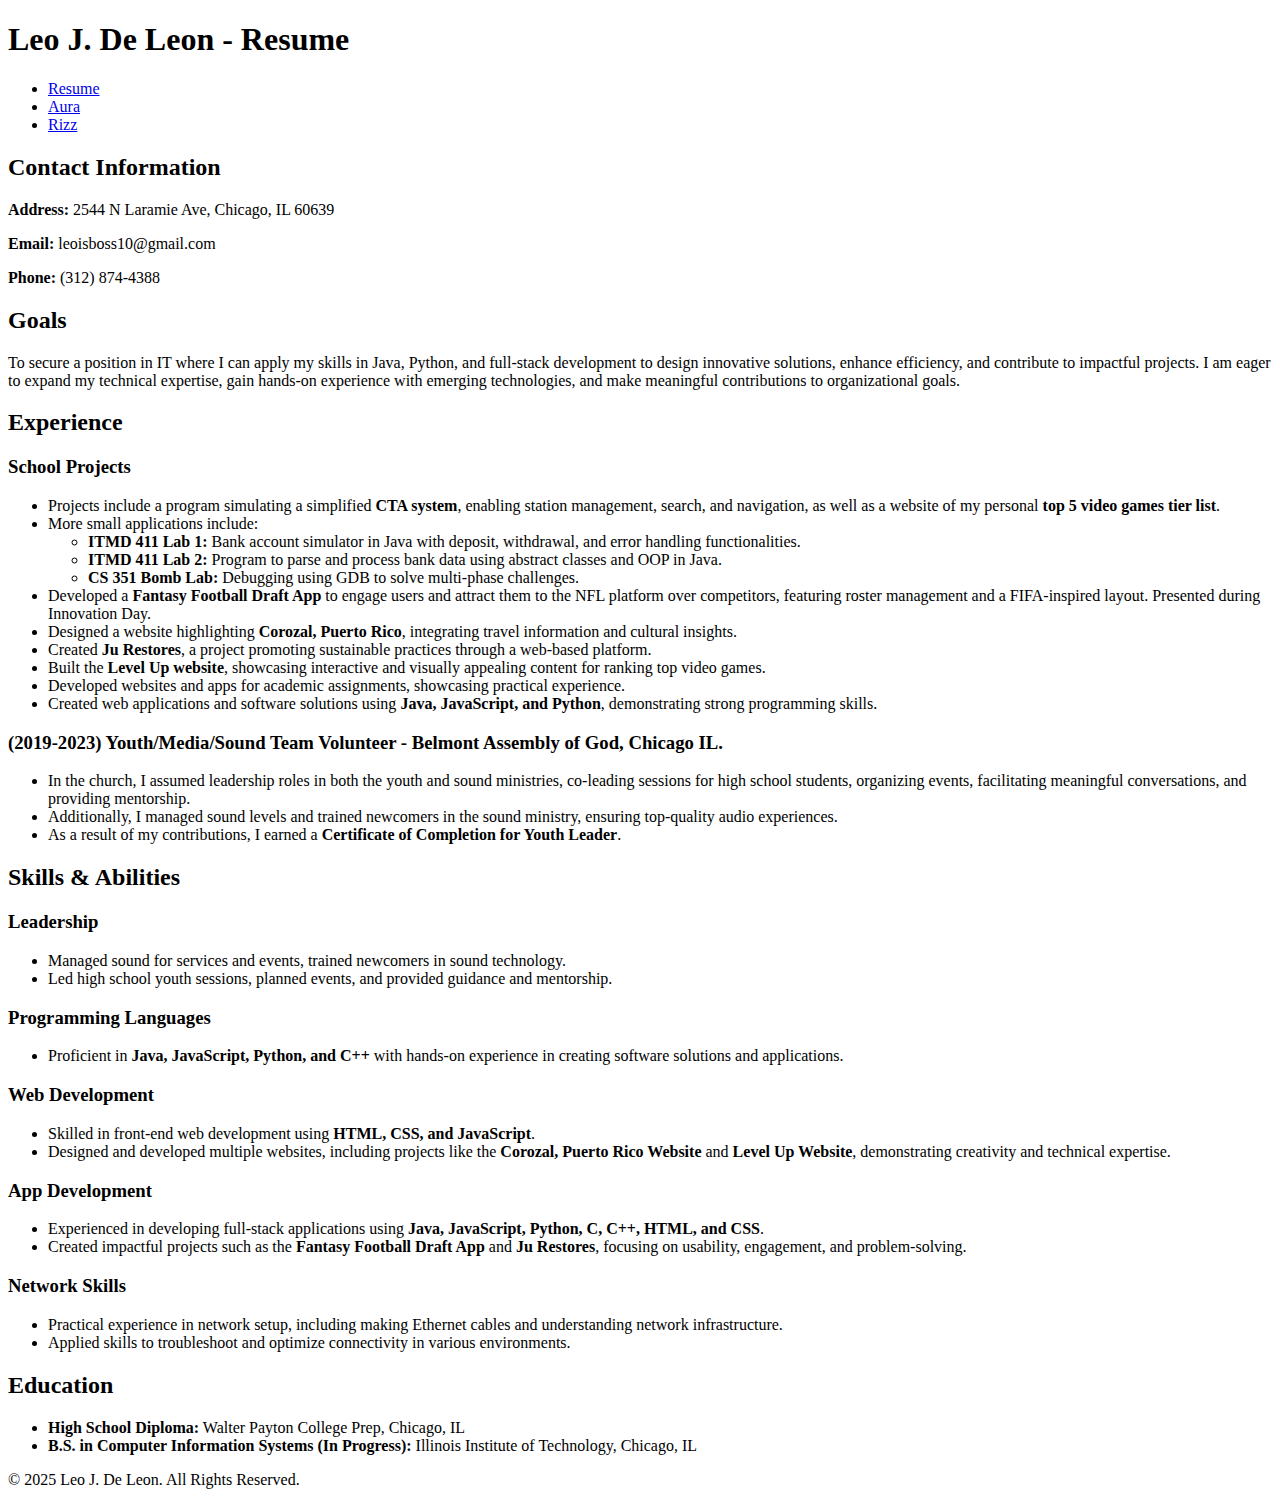
==== index.html @ f5b98317 "Update index.html" ====
<!DOCTYPE html>
<html lang="en">
<head>
  <meta charset="utf-8">
  <meta name="viewport" content="width=device-width, initial-scale=1.0">
  <title>Leo J. De Leon - Resume</title>
  <link rel="stylesheet" href="css/styles.css">
</head>
<body>

  <h1>Leo J. De Leon - Resume</h1>

  <!-- Navigation -->
  <nav>
    <ul>
      <li><a href="index.html">Resume</a></li>
      <li><a href="aura.html">Aura</a></li>
      <li><a href="rizz.html">Rizz</a></li>
    </ul>
  </nav>

  <section id="contact">
    <h2>Contact Information</h2>
    <p><strong>Address:</strong> 2544 N Laramie Ave, Chicago, IL 60639</p>
    <p><strong>Email:</strong> leoisboss10@gmail.com</p>
    <p><strong>Phone:</strong> (312) 874-4388</p>
  </section>

  <section id="goals">
    <h2>Goals</h2>
    <p>
      To secure a position in IT where I can apply my skills in Java, Python, and full-stack development 
      to design innovative solutions, enhance efficiency, and contribute to impactful projects. I am eager 
      to expand my technical expertise, gain hands-on experience with emerging technologies, and make 
      meaningful contributions to organizational goals.
    </p>
  </section>

  <section id="experience">
    <h2>Experience</h2>

    <!-- School Projects -->
    <h3>School Projects</h3>
    <ul>
      <li>Projects include a program simulating a simplified <strong>CTA system</strong>, enabling station management, search, and navigation, as well as a website of my personal <strong>top 5 video games tier list</strong>.</li>
      <li>More small applications include:
        <ul>
          <li><strong>ITMD 411 Lab 1:</strong> Bank account simulator in Java with deposit, withdrawal, and error handling functionalities.</li>
          <li><strong>ITMD 411 Lab 2:</strong> Program to parse and process bank data using abstract classes and OOP in Java.</li>
          <li><strong>CS 351 Bomb Lab:</strong> Debugging using GDB to solve multi-phase challenges.</li>
        </ul>
      </li>
      <li>Developed a <strong>Fantasy Football Draft App</strong> to engage users and attract them to the NFL platform over competitors, featuring roster management and a FIFA-inspired layout. Presented during Innovation Day.</li>
      <li>Designed a website highlighting <strong>Corozal, Puerto Rico</strong>, integrating travel information and cultural insights.</li>
      <li>Created <strong>Ju Restores</strong>, a project promoting sustainable practices through a web-based platform.</li>
      <li>Built the <strong>Level Up website</strong>, showcasing interactive and visually appealing content for ranking top video games.</li>
      <li>Developed websites and apps for academic assignments, showcasing practical experience.</li>
      <li>Created web applications and software solutions using <strong>Java, JavaScript, and Python</strong>, demonstrating strong programming skills.</li>
    </ul>

    <!-- Leadership & Volunteering -->
    <h3>(2019-2023) Youth/Media/Sound Team Volunteer - Belmont Assembly of God, Chicago IL.</h3>
    <ul>
      <li>In the church, I assumed leadership roles in both the youth and sound ministries, co-leading sessions for high school students, organizing events, facilitating meaningful conversations, and providing mentorship.</li>
      <li>Additionally, I managed sound levels and trained newcomers in the sound ministry, ensuring top-quality audio experiences.</li>
      <li>As a result of my contributions, I earned a <strong>Certificate of Completion for Youth Leader</strong>.</li>
    </ul>
  </section>

  <section id="skills">
    <h2>Skills & Abilities</h2>

    <h3>Leadership</h3>
    <ul>
      <li>Managed sound for services and events, trained newcomers in sound technology.</li>
      <li>Led high school youth sessions, planned events, and provided guidance and mentorship.</li>
    </ul>

    <h3>Programming Languages</h3>
    <ul>
      <li>Proficient in <strong>Java, JavaScript, Python, and C++</strong> with hands-on experience in creating software solutions and applications.</li>
    </ul>

    <h3>Web Development</h3>
    <ul>
      <li>Skilled in front-end web development using <strong>HTML, CSS, and JavaScript</strong>.</li>
      <li>Designed and developed multiple websites, including projects like the <strong>Corozal, Puerto Rico Website</strong> and <strong>Level Up Website</strong>, demonstrating creativity and technical expertise.</li>
    </ul>

    <h3>App Development</h3>
    <ul>
      <li>Experienced in developing full-stack applications using <strong>Java, JavaScript, Python, C, C++, HTML, and CSS</strong>.</li>
      <li>Created impactful projects such as the <strong>Fantasy Football Draft App</strong> and <strong>Ju Restores</strong>, focusing on usability, engagement, and problem-solving.</li>
    </ul>

    <h3>Network Skills</h3>
    <ul>
      <li>Practical experience in network setup, including making Ethernet cables and understanding network infrastructure.</li>
      <li>Applied skills to troubleshoot and optimize connectivity in various environments.</li>
    </ul>
  </section>

  <section id="education">
    <h2>Education</h2>
    <ul>
      <li><strong>High School Diploma:</strong> Walter Payton College Prep, Chicago, IL</li>
      <li><strong>B.S. in Computer Information Systems (In Progress):</strong> Illinois Institute of Technology, Chicago, IL</li>
    </ul>
  </section>

  <footer>
    <p>&copy; 2025 Leo J. De Leon. All Rights Reserved.</p>
  </footer>

</body>
</html>
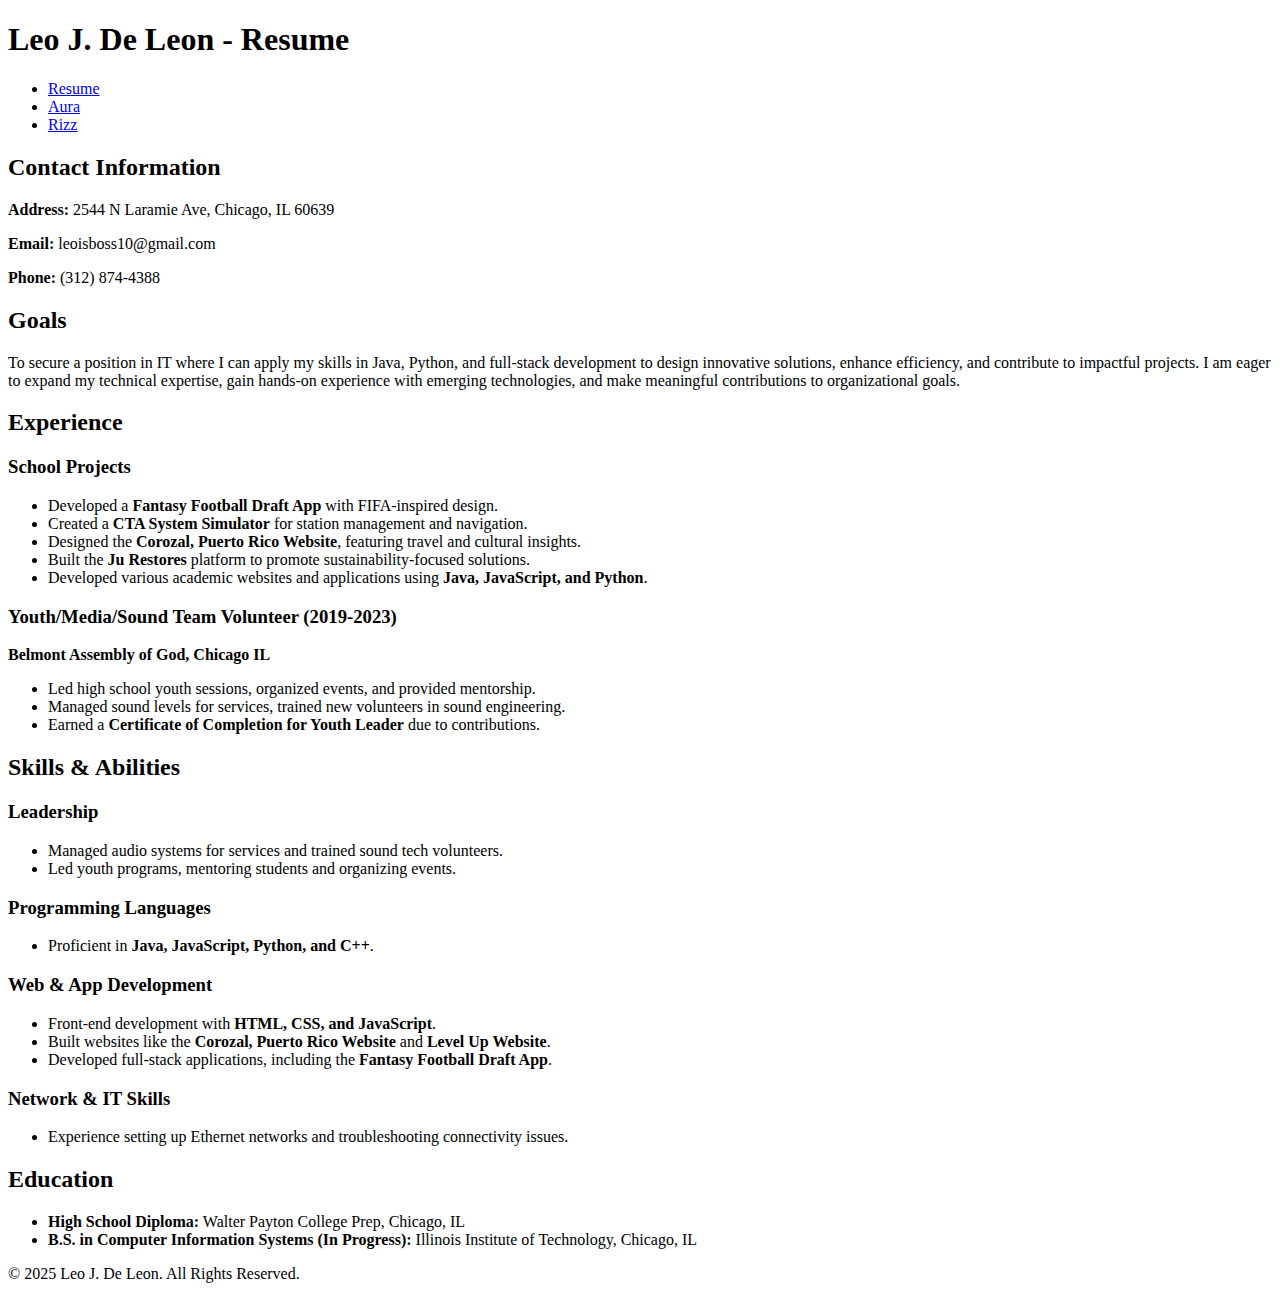
==== commit dfcdbf9b: "Update index.html" ====
--- a/index.html
+++ b/index.html
@@ -19,6 +19,7 @@
     </ul>
   </nav>
 
+  <!-- Contact Section -->
   <section id="contact">
     <h2>Contact Information</h2>
     <p><strong>Address:</strong> 2544 N Laramie Ave, Chicago, IL 60639</p>
@@ -26,6 +27,7 @@
     <p><strong>Phone:</strong> (312) 874-4388</p>
   </section>
 
+  <!-- Goals Section -->
   <section id="goals">
     <h2>Goals</h2>
     <p>
@@ -36,70 +38,57 @@
     </p>
   </section>
 
+  <!-- Experience Section -->
   <section id="experience">
     <h2>Experience</h2>
 
-    <!-- School Projects -->
     <h3>School Projects</h3>
     <ul>
-      <li>Projects include a program simulating a simplified <strong>CTA system</strong>, enabling station management, search, and navigation, as well as a website of my personal <strong>top 5 video games tier list</strong>.</li>
-      <li>More small applications include:
-        <ul>
-          <li><strong>ITMD 411 Lab 1:</strong> Bank account simulator in Java with deposit, withdrawal, and error handling functionalities.</li>
-          <li><strong>ITMD 411 Lab 2:</strong> Program to parse and process bank data using abstract classes and OOP in Java.</li>
-          <li><strong>CS 351 Bomb Lab:</strong> Debugging using GDB to solve multi-phase challenges.</li>
-        </ul>
-      </li>
-      <li>Developed a <strong>Fantasy Football Draft App</strong> to engage users and attract them to the NFL platform over competitors, featuring roster management and a FIFA-inspired layout. Presented during Innovation Day.</li>
-      <li>Designed a website highlighting <strong>Corozal, Puerto Rico</strong>, integrating travel information and cultural insights.</li>
-      <li>Created <strong>Ju Restores</strong>, a project promoting sustainable practices through a web-based platform.</li>
-      <li>Built the <strong>Level Up website</strong>, showcasing interactive and visually appealing content for ranking top video games.</li>
-      <li>Developed websites and apps for academic assignments, showcasing practical experience.</li>
-      <li>Created web applications and software solutions using <strong>Java, JavaScript, and Python</strong>, demonstrating strong programming skills.</li>
+      <li>Developed a <strong>Fantasy Football Draft App</strong> with FIFA-inspired design.</li>
+      <li>Created a <strong>CTA System Simulator</strong> for station management and navigation.</li>
+      <li>Designed the <strong>Corozal, Puerto Rico Website</strong>, featuring travel and cultural insights.</li>
+      <li>Built the <strong>Ju Restores</strong> platform to promote sustainability-focused solutions.</li>
+      <li>Developed various academic websites and applications using <strong>Java, JavaScript, and Python</strong>.</li>
     </ul>
 
-    <!-- Leadership & Volunteering -->
-    <h3>(2019-2023) Youth/Media/Sound Team Volunteer - Belmont Assembly of God, Chicago IL.</h3>
+    <h3>Youth/Media/Sound Team Volunteer (2019-2023)</h3>
+    <p><strong>Belmont Assembly of God, Chicago IL</strong></p>
     <ul>
-      <li>In the church, I assumed leadership roles in both the youth and sound ministries, co-leading sessions for high school students, organizing events, facilitating meaningful conversations, and providing mentorship.</li>
-      <li>Additionally, I managed sound levels and trained newcomers in the sound ministry, ensuring top-quality audio experiences.</li>
-      <li>As a result of my contributions, I earned a <strong>Certificate of Completion for Youth Leader</strong>.</li>
+      <li>Led high school youth sessions, organized events, and provided mentorship.</li>
+      <li>Managed sound levels for services, trained new volunteers in sound engineering.</li>
+      <li>Earned a <strong>Certificate of Completion for Youth Leader</strong> due to contributions.</li>
     </ul>
   </section>
 
+  <!-- Skills Section -->
   <section id="skills">
     <h2>Skills & Abilities</h2>
 
     <h3>Leadership</h3>
     <ul>
-      <li>Managed sound for services and events, trained newcomers in sound technology.</li>
-      <li>Led high school youth sessions, planned events, and provided guidance and mentorship.</li>
+      <li>Managed audio systems for services and trained sound tech volunteers.</li>
+      <li>Led youth programs, mentoring students and organizing events.</li>
     </ul>
 
     <h3>Programming Languages</h3>
     <ul>
-      <li>Proficient in <strong>Java, JavaScript, Python, and C++</strong> with hands-on experience in creating software solutions and applications.</li>
+      <li>Proficient in <strong>Java, JavaScript, Python, and C++</strong>.</li>
     </ul>
 
-    <h3>Web Development</h3>
+    <h3>Web & App Development</h3>
     <ul>
-      <li>Skilled in front-end web development using <strong>HTML, CSS, and JavaScript</strong>.</li>
-      <li>Designed and developed multiple websites, including projects like the <strong>Corozal, Puerto Rico Website</strong> and <strong>Level Up Website</strong>, demonstrating creativity and technical expertise.</li>
+      <li>Front-end development with <strong>HTML, CSS, and JavaScript</strong>.</li>
+      <li>Built websites like the <strong>Corozal, Puerto Rico Website</strong> and <strong>Level Up Website</strong>.</li>
+      <li>Developed full-stack applications, including the <strong>Fantasy Football Draft App</strong>.</li>
     </ul>
 
-    <h3>App Development</h3>
+    <h3>Network & IT Skills</h3>
     <ul>
-      <li>Experienced in developing full-stack applications using <strong>Java, JavaScript, Python, C, C++, HTML, and CSS</strong>.</li>
-      <li>Created impactful projects such as the <strong>Fantasy Football Draft App</strong> and <strong>Ju Restores</strong>, focusing on usability, engagement, and problem-solving.</li>
-    </ul>
-
-    <h3>Network Skills</h3>
-    <ul>
-      <li>Practical experience in network setup, including making Ethernet cables and understanding network infrastructure.</li>
-      <li>Applied skills to troubleshoot and optimize connectivity in various environments.</li>
+      <li>Experience setting up Ethernet networks and troubleshooting connectivity issues.</li>
     </ul>
   </section>
 
+  <!-- Education Section -->
   <section id="education">
     <h2>Education</h2>
     <ul>
@@ -108,6 +97,7 @@
     </ul>
   </section>
 
+  <!-- Footer -->
   <footer>
     <p>&copy; 2025 Leo J. De Leon. All Rights Reserved.</p>
   </footer>
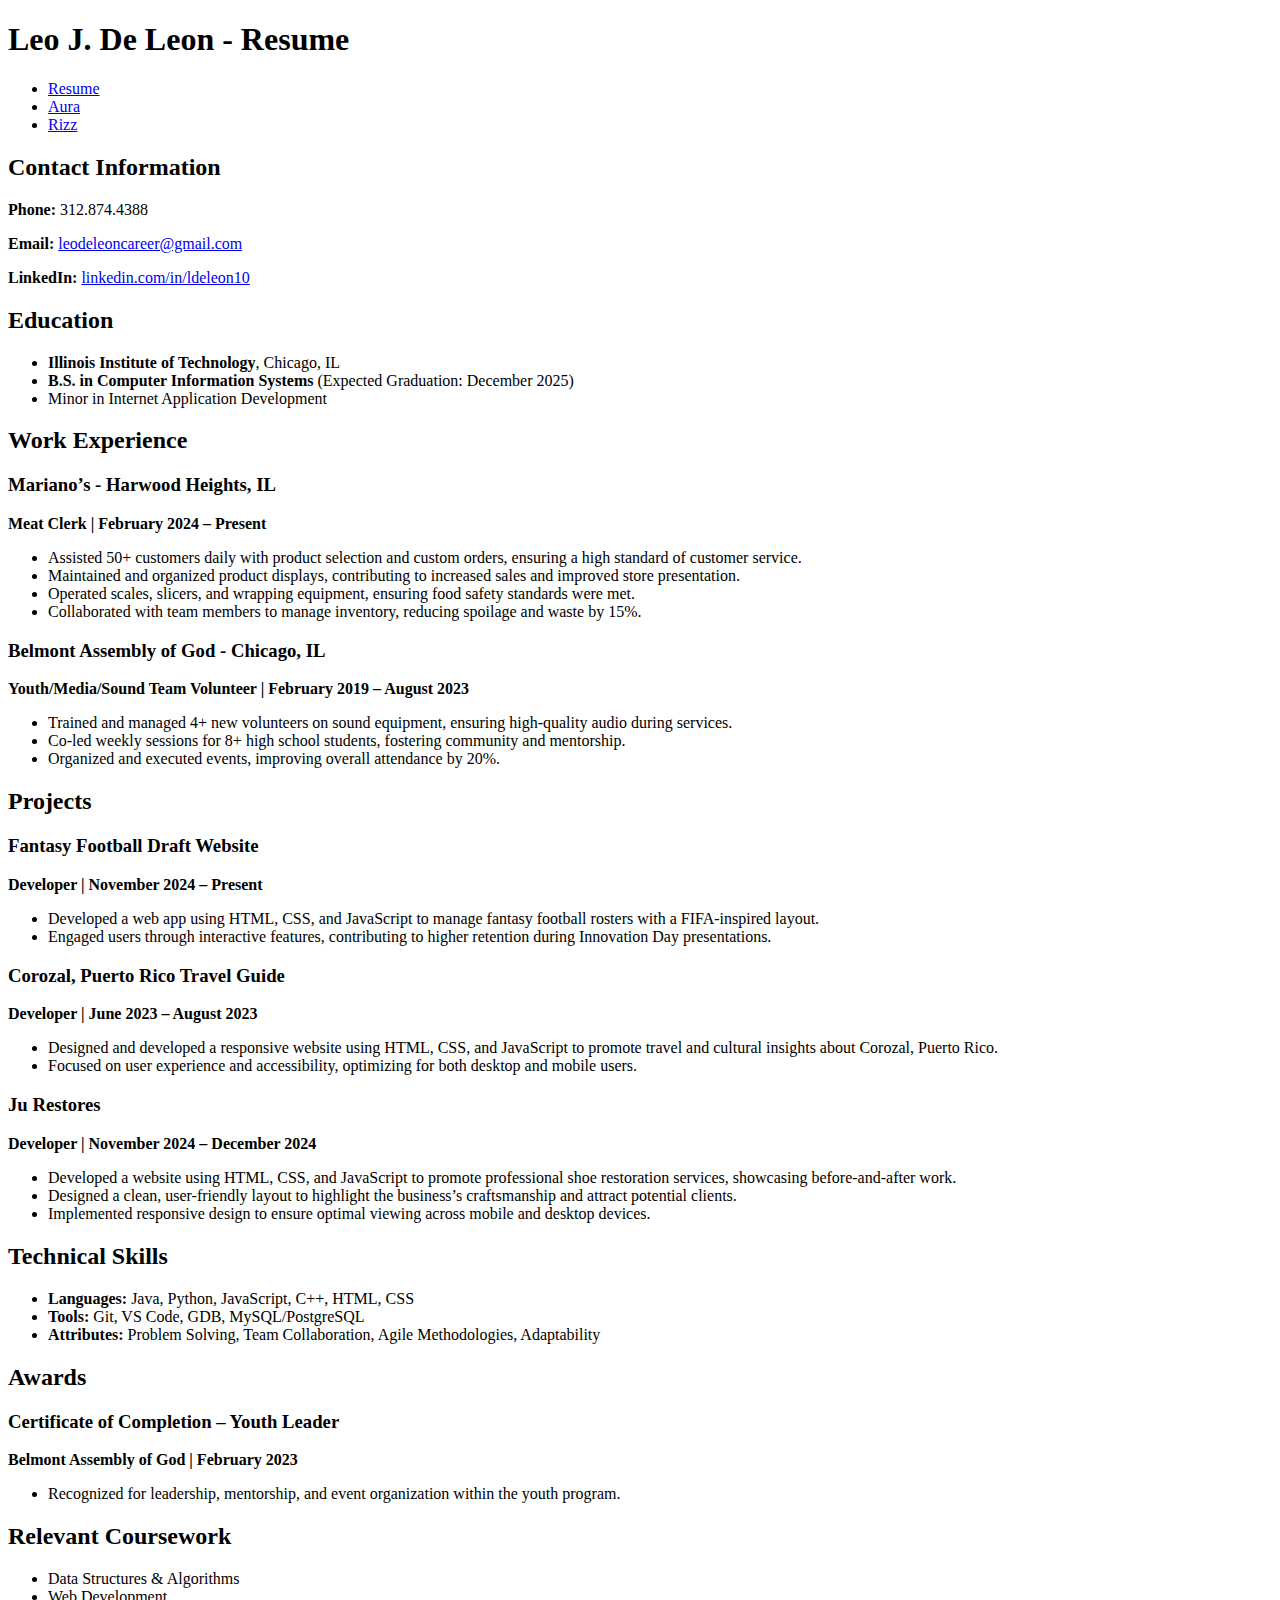
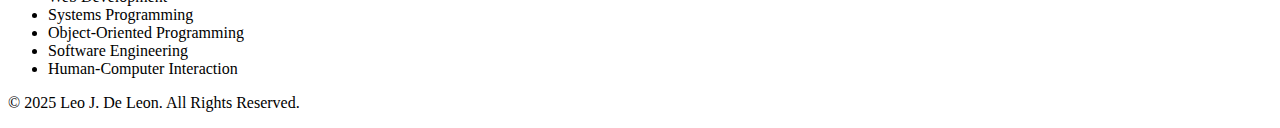
==== commit 9b3a6601: "Update index.html" ====
--- a/index.html
+++ b/index.html
@@ -22,78 +22,100 @@
   <!-- Contact Section -->
   <section id="contact">
     <h2>Contact Information</h2>
-    <p><strong>Address:</strong> 2544 N Laramie Ave, Chicago, IL 60639</p>
-    <p><strong>Email:</strong> leoisboss10@gmail.com</p>
-    <p><strong>Phone:</strong> (312) 874-4388</p>
-  </section>
-
-  <!-- Goals Section -->
-  <section id="goals">
-    <h2>Goals</h2>
-    <p>
-      To secure a position in IT where I can apply my skills in Java, Python, and full-stack development 
-      to design innovative solutions, enhance efficiency, and contribute to impactful projects. I am eager 
-      to expand my technical expertise, gain hands-on experience with emerging technologies, and make 
-      meaningful contributions to organizational goals.
-    </p>
-  </section>
-
-  <!-- Experience Section -->
-  <section id="experience">
-    <h2>Experience</h2>
-
-    <h3>School Projects</h3>
-    <ul>
-      <li>Developed a <strong>Fantasy Football Draft App</strong> with FIFA-inspired design.</li>
-      <li>Created a <strong>CTA System Simulator</strong> for station management and navigation.</li>
-      <li>Designed the <strong>Corozal, Puerto Rico Website</strong>, featuring travel and cultural insights.</li>
-      <li>Built the <strong>Ju Restores</strong> platform to promote sustainability-focused solutions.</li>
-      <li>Developed various academic websites and applications using <strong>Java, JavaScript, and Python</strong>.</li>
-    </ul>
-
-    <h3>Youth/Media/Sound Team Volunteer (2019-2023)</h3>
-    <p><strong>Belmont Assembly of God, Chicago IL</strong></p>
-    <ul>
-      <li>Led high school youth sessions, organized events, and provided mentorship.</li>
-      <li>Managed sound levels for services, trained new volunteers in sound engineering.</li>
-      <li>Earned a <strong>Certificate of Completion for Youth Leader</strong> due to contributions.</li>
-    </ul>
-  </section>
-
-  <!-- Skills Section -->
-  <section id="skills">
-    <h2>Skills & Abilities</h2>
-
-    <h3>Leadership</h3>
-    <ul>
-      <li>Managed audio systems for services and trained sound tech volunteers.</li>
-      <li>Led youth programs, mentoring students and organizing events.</li>
-    </ul>
-
-    <h3>Programming Languages</h3>
-    <ul>
-      <li>Proficient in <strong>Java, JavaScript, Python, and C++</strong>.</li>
-    </ul>
-
-    <h3>Web & App Development</h3>
-    <ul>
-      <li>Front-end development with <strong>HTML, CSS, and JavaScript</strong>.</li>
-      <li>Built websites like the <strong>Corozal, Puerto Rico Website</strong> and <strong>Level Up Website</strong>.</li>
-      <li>Developed full-stack applications, including the <strong>Fantasy Football Draft App</strong>.</li>
-    </ul>
-
-    <h3>Network & IT Skills</h3>
-    <ul>
-      <li>Experience setting up Ethernet networks and troubleshooting connectivity issues.</li>
-    </ul>
+    <p><strong>Phone:</strong> 312.874.4388</p>
+    <p><strong>Email:</strong> <a href="mailto:leodeleoncareer@gmail.com">leodeleoncareer@gmail.com</a></p>
+    <p><strong>LinkedIn:</strong> <a href="https://linkedin.com/in/ldeleon10" target="_blank">linkedin.com/in/ldeleon10</a></p>
   </section>
 
   <!-- Education Section -->
   <section id="education">
     <h2>Education</h2>
     <ul>
-      <li><strong>High School Diploma:</strong> Walter Payton College Prep, Chicago, IL</li>
-      <li><strong>B.S. in Computer Information Systems (In Progress):</strong> Illinois Institute of Technology, Chicago, IL</li>
+      <li><strong>Illinois Institute of Technology</strong>, Chicago, IL</li>
+      <li><strong>B.S. in Computer Information Systems</strong> (Expected Graduation: December 2025)</li>
+      <li>Minor in Internet Application Development</li>
+    </ul>
+  </section>
+
+  <!-- Work Experience Section -->
+  <section id="experience">
+    <h2>Work Experience</h2>
+
+    <h3>Mariano’s - Harwood Heights, IL</h3>
+    <p><strong>Meat Clerk | February 2024 – Present</strong></p>
+    <ul>
+      <li>Assisted 50+ customers daily with product selection and custom orders, ensuring a high standard of customer service.</li>
+      <li>Maintained and organized product displays, contributing to increased sales and improved store presentation.</li>
+      <li>Operated scales, slicers, and wrapping equipment, ensuring food safety standards were met.</li>
+      <li>Collaborated with team members to manage inventory, reducing spoilage and waste by 15%.</li>
+    </ul>
+
+    <h3>Belmont Assembly of God - Chicago, IL</h3>
+    <p><strong>Youth/Media/Sound Team Volunteer | February 2019 – August 2023</strong></p>
+    <ul>
+      <li>Trained and managed 4+ new volunteers on sound equipment, ensuring high-quality audio during services.</li>
+      <li>Co-led weekly sessions for 8+ high school students, fostering community and mentorship.</li>
+      <li>Organized and executed events, improving overall attendance by 20%.</li>
+    </ul>
+  </section>
+
+  <!-- Projects Section -->
+  <section id="projects">
+    <h2>Projects</h2>
+
+    <h3>Fantasy Football Draft Website</h3>
+    <p><strong>Developer | November 2024 – Present</strong></p>
+    <ul>
+      <li>Developed a web app using HTML, CSS, and JavaScript to manage fantasy football rosters with a FIFA-inspired layout.</li>
+      <li>Engaged users through interactive features, contributing to higher retention during Innovation Day presentations.</li>
+    </ul>
+
+    <h3>Corozal, Puerto Rico Travel Guide</h3>
+    <p><strong>Developer | June 2023 – August 2023</strong></p>
+    <ul>
+      <li>Designed and developed a responsive website using HTML, CSS, and JavaScript to promote travel and cultural insights about Corozal, Puerto Rico.</li>
+      <li>Focused on user experience and accessibility, optimizing for both desktop and mobile users.</li>
+    </ul>
+
+    <h3>Ju Restores</h3>
+    <p><strong>Developer | November 2024 – December 2024</strong></p>
+    <ul>
+      <li>Developed a website using HTML, CSS, and JavaScript to promote professional shoe restoration services, showcasing before-and-after work.</li>
+      <li>Designed a clean, user-friendly layout to highlight the business’s craftsmanship and attract potential clients.</li>
+      <li>Implemented responsive design to ensure optimal viewing across mobile and desktop devices.</li>
+    </ul>
+  </section>
+
+  <!-- Technical Skills Section -->
+  <section id="skills">
+    <h2>Technical Skills</h2>
+    <ul>
+      <li><strong>Languages:</strong> Java, Python, JavaScript, C++, HTML, CSS</li>
+      <li><strong>Tools:</strong> Git, VS Code, GDB, MySQL/PostgreSQL</li>
+      <li><strong>Attributes:</strong> Problem Solving, Team Collaboration, Agile Methodologies, Adaptability</li>
+    </ul>
+  </section>
+
+  <!-- Awards Section -->
+  <section id="awards">
+    <h2>Awards</h2>
+    <h3>Certificate of Completion – Youth Leader</h3>
+    <p><strong>Belmont Assembly of God | February 2023</strong></p>
+    <ul>
+      <li>Recognized for leadership, mentorship, and event organization within the youth program.</li>
+    </ul>
+  </section>
+
+  <!-- Relevant Coursework -->
+  <section id="coursework">
+    <h2>Relevant Coursework</h2>
+    <ul>
+      <li>Data Structures & Algorithms</li>
+      <li>Web Development</li>
+      <li>Systems Programming</li>
+      <li>Object-Oriented Programming</li>
+      <li>Software Engineering</li>
+      <li>Human-Computer Interaction</li>
     </ul>
   </section>
 
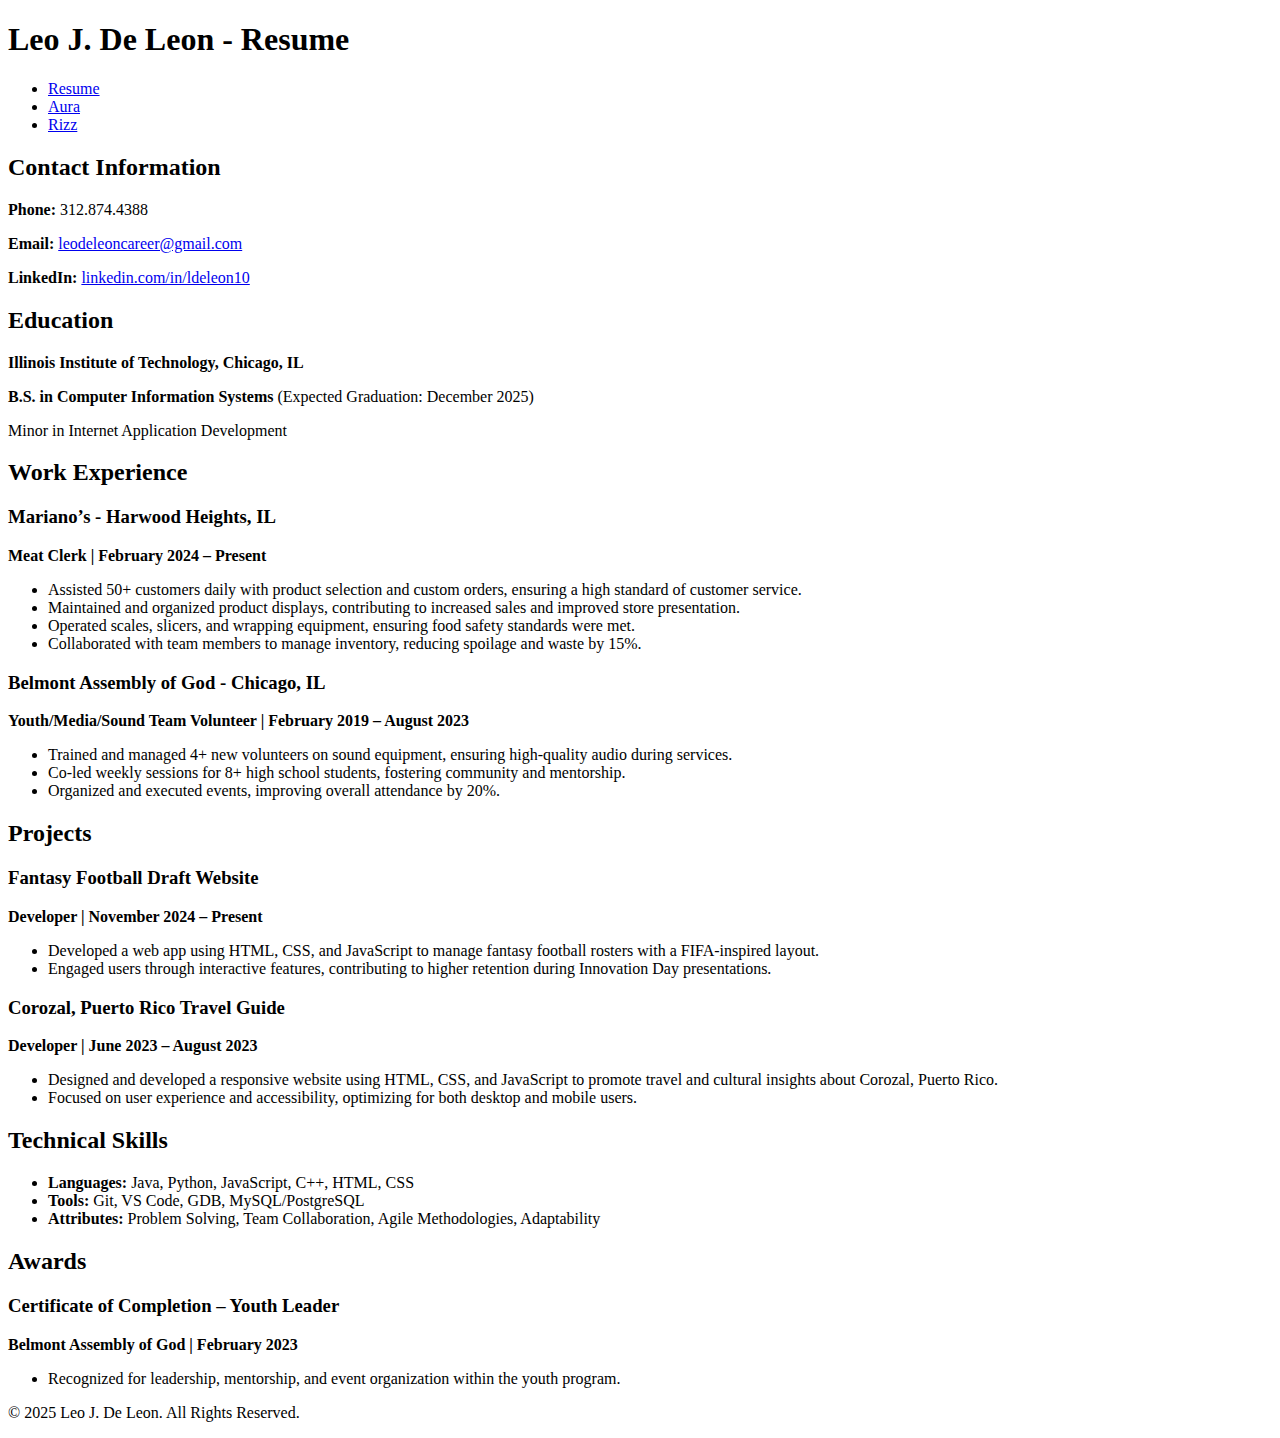
==== commit 02f77a56: "Update index.html" ====
--- a/index.html
+++ b/index.html
@@ -30,11 +30,9 @@
   <!-- Education Section -->
   <section id="education">
     <h2>Education</h2>
-    <ul>
-      <li><strong>Illinois Institute of Technology</strong>, Chicago, IL</li>
-      <li><strong>B.S. in Computer Information Systems</strong> (Expected Graduation: December 2025)</li>
-      <li>Minor in Internet Application Development</li>
-    </ul>
+    <p><strong>Illinois Institute of Technology, Chicago, IL</strong></p>
+    <p><strong>B.S. in Computer Information Systems</strong> (Expected Graduation: December 2025)</p>
+    <p>Minor in Internet Application Development</p>
   </section>
 
   <!-- Work Experience Section -->
@@ -76,14 +74,6 @@
       <li>Designed and developed a responsive website using HTML, CSS, and JavaScript to promote travel and cultural insights about Corozal, Puerto Rico.</li>
       <li>Focused on user experience and accessibility, optimizing for both desktop and mobile users.</li>
     </ul>
-
-    <h3>Ju Restores</h3>
-    <p><strong>Developer | November 2024 – December 2024</strong></p>
-    <ul>
-      <li>Developed a website using HTML, CSS, and JavaScript to promote professional shoe restoration services, showcasing before-and-after work.</li>
-      <li>Designed a clean, user-friendly layout to highlight the business’s craftsmanship and attract potential clients.</li>
-      <li>Implemented responsive design to ensure optimal viewing across mobile and desktop devices.</li>
-    </ul>
   </section>
 
   <!-- Technical Skills Section -->
@@ -106,19 +96,6 @@
     </ul>
   </section>
 
-  <!-- Relevant Coursework -->
-  <section id="coursework">
-    <h2>Relevant Coursework</h2>
-    <ul>
-      <li>Data Structures & Algorithms</li>
-      <li>Web Development</li>
-      <li>Systems Programming</li>
-      <li>Object-Oriented Programming</li>
-      <li>Software Engineering</li>
-      <li>Human-Computer Interaction</li>
-    </ul>
-  </section>
-
   <!-- Footer -->
   <footer>
     <p>&copy; 2025 Leo J. De Leon. All Rights Reserved.</p>
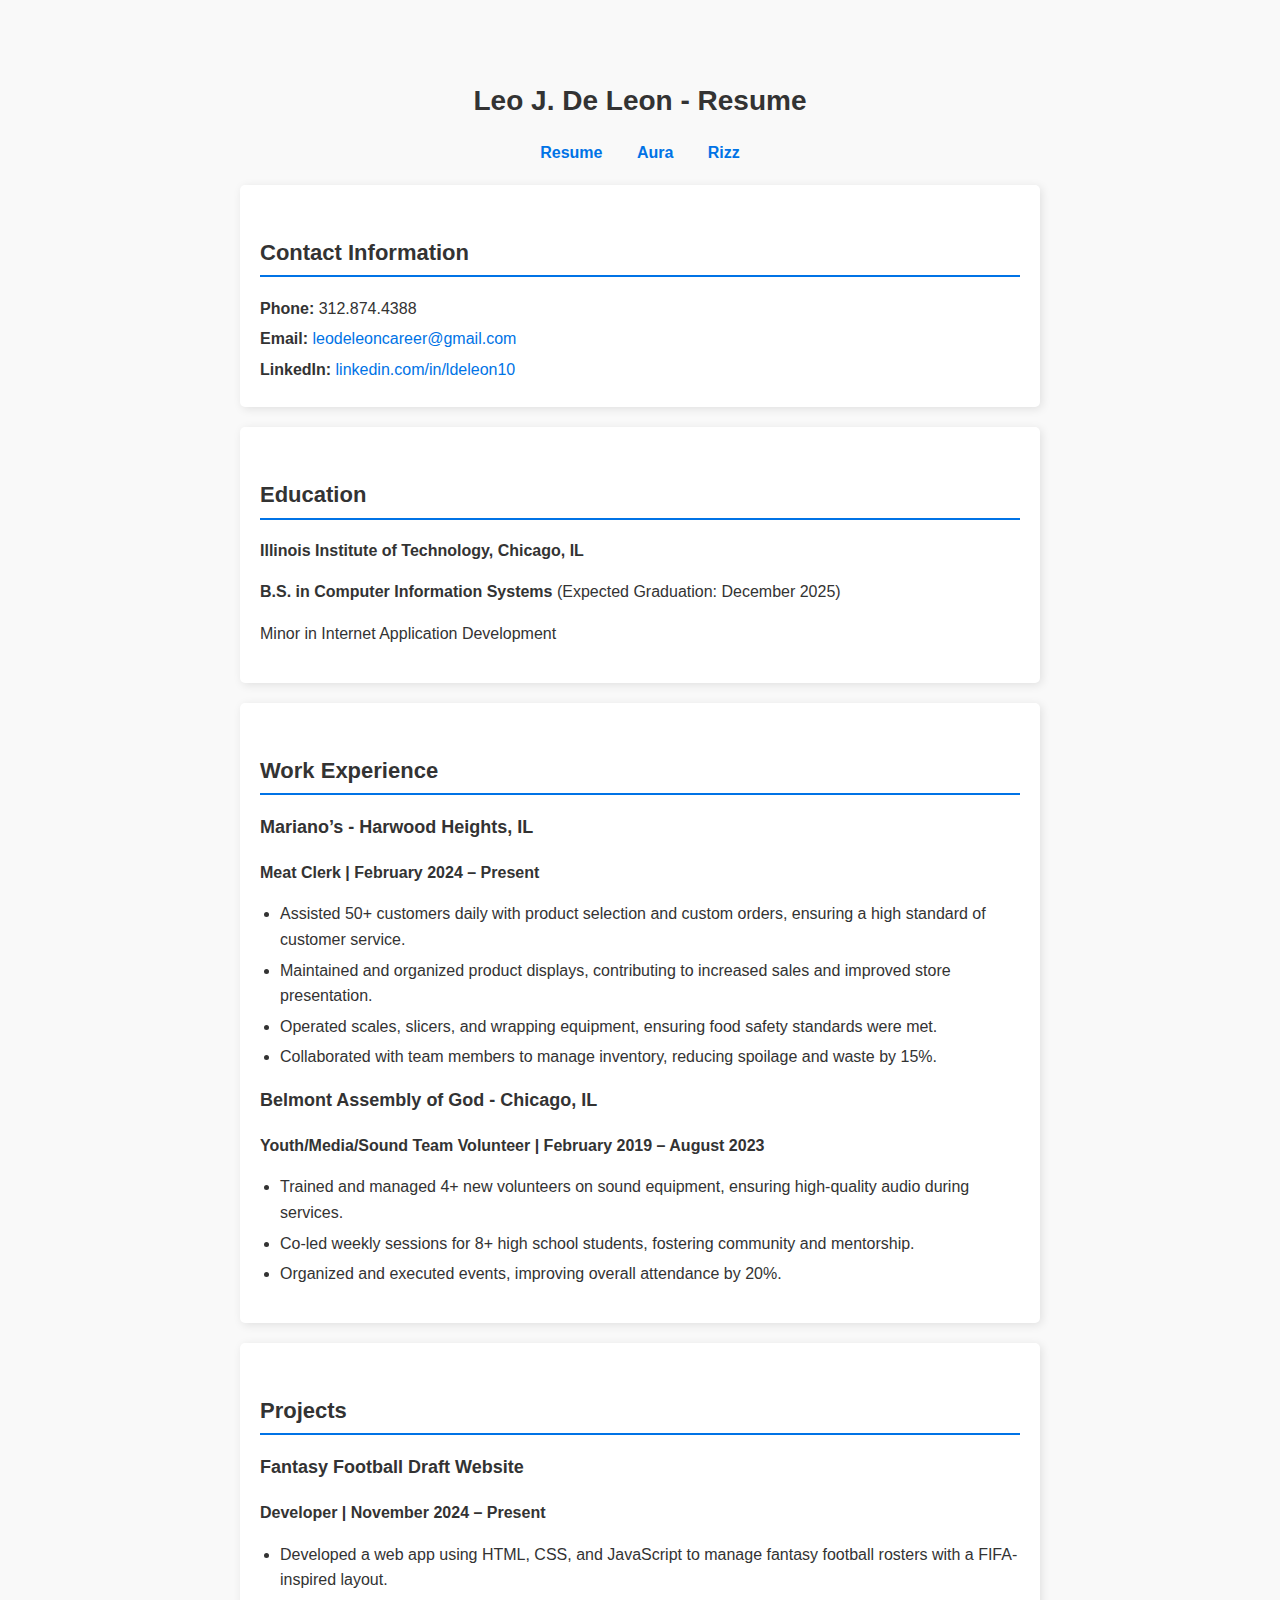
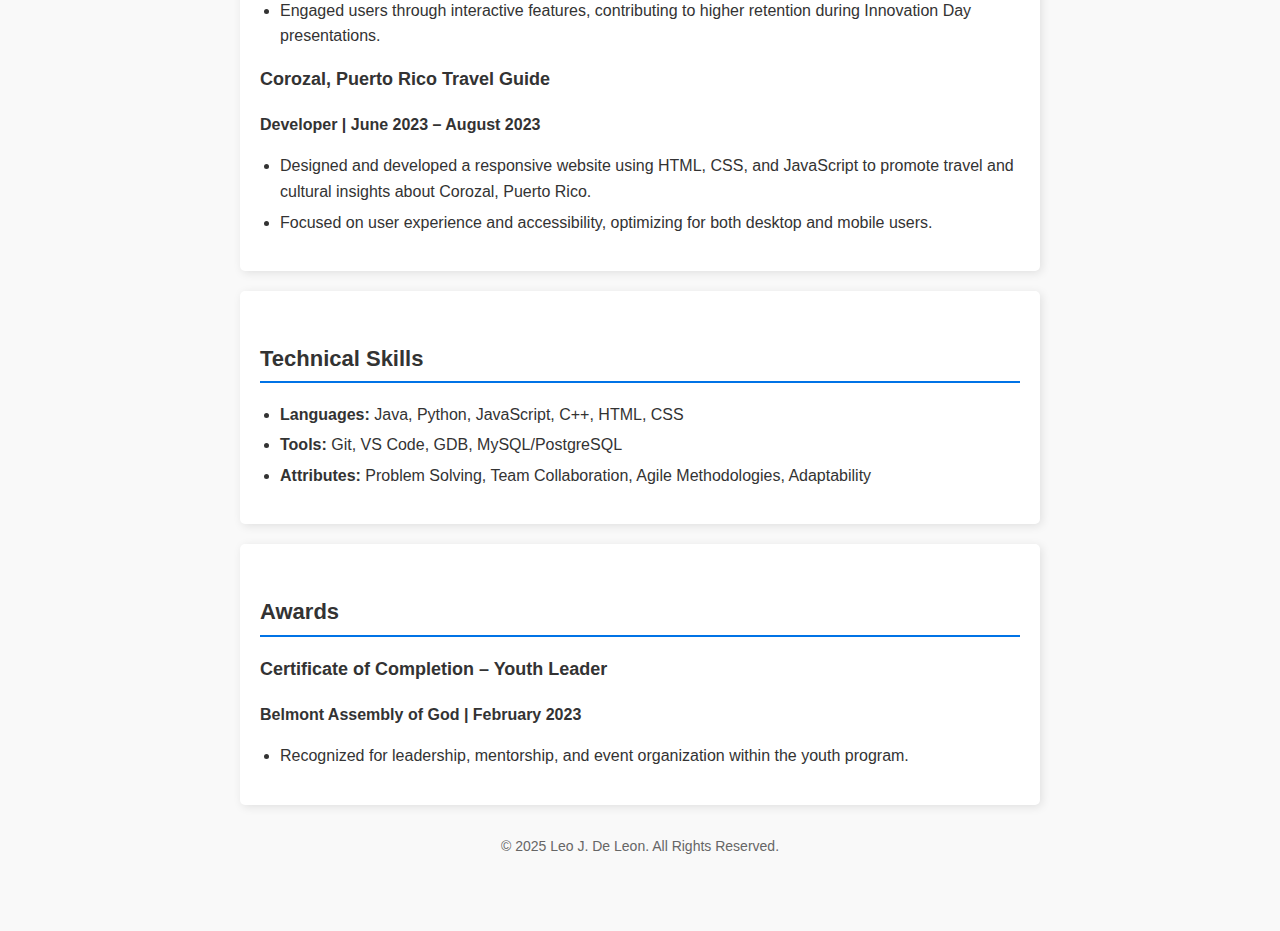
==== commit e536378a: "Update index.html" ====
--- a/index.html
+++ b/index.html
@@ -4,7 +4,7 @@
   <meta charset="utf-8">
   <meta name="viewport" content="width=device-width, initial-scale=1.0">
   <title>Leo J. De Leon - Resume</title>
-  <link rel="stylesheet" href="css/styles.css">
+  <link rel="stylesheet" href="css/style.css">  <!-- Fixed CSS path -->
 </head>
 <body>
 
--- a/css/style.css
+++ b/css/style.css
@@ -0,0 +1,83 @@
+/* General Page Styling */
+body {
+  font-family: Arial, sans-serif;
+  max-width: 800px;
+  margin: 40px auto;
+  padding: 20px;
+  line-height: 1.6;
+  background-color: #f9f9f9;
+  color: #333;
+}
+
+/* Navigation */
+nav ul {
+  list-style: none;
+  padding: 0;
+  text-align: center;
+}
+
+nav ul li {
+  display: inline;
+  margin: 0 15px;
+}
+
+nav ul li a {
+  text-decoration: none;
+  font-weight: bold;
+  color: #0073e6;
+}
+
+/* Section Styling */
+section {
+  background: white;
+  padding: 20px;
+  margin: 20px 0;
+  border-radius: 5px;
+  box-shadow: 2px 2px 10px rgba(0, 0, 0, 0.1);
+}
+
+/* Headers */
+h1 {
+  text-align: center;
+  font-size: 28px;
+  margin-bottom: 10px;
+}
+
+h2 {
+  font-size: 22px;
+  border-bottom: 2px solid #0073e6;
+  padding-bottom: 5px;
+  margin-top: 30px;
+}
+
+h3 {
+  font-size: 18px;
+  margin-top: 15px;
+}
+
+/* Contact Info */
+#contact p {
+  margin: 5px 0;
+}
+
+#contact a {
+  color: #0073e6;
+  text-decoration: none;
+}
+
+/* Lists */
+ul {
+  padding-left: 20px;
+}
+
+ul li {
+  margin: 5px 0;
+}
+
+/* Footer */
+footer {
+  text-align: center;
+  margin-top: 30px;
+  font-size: 14px;
+  color: #666;
+}
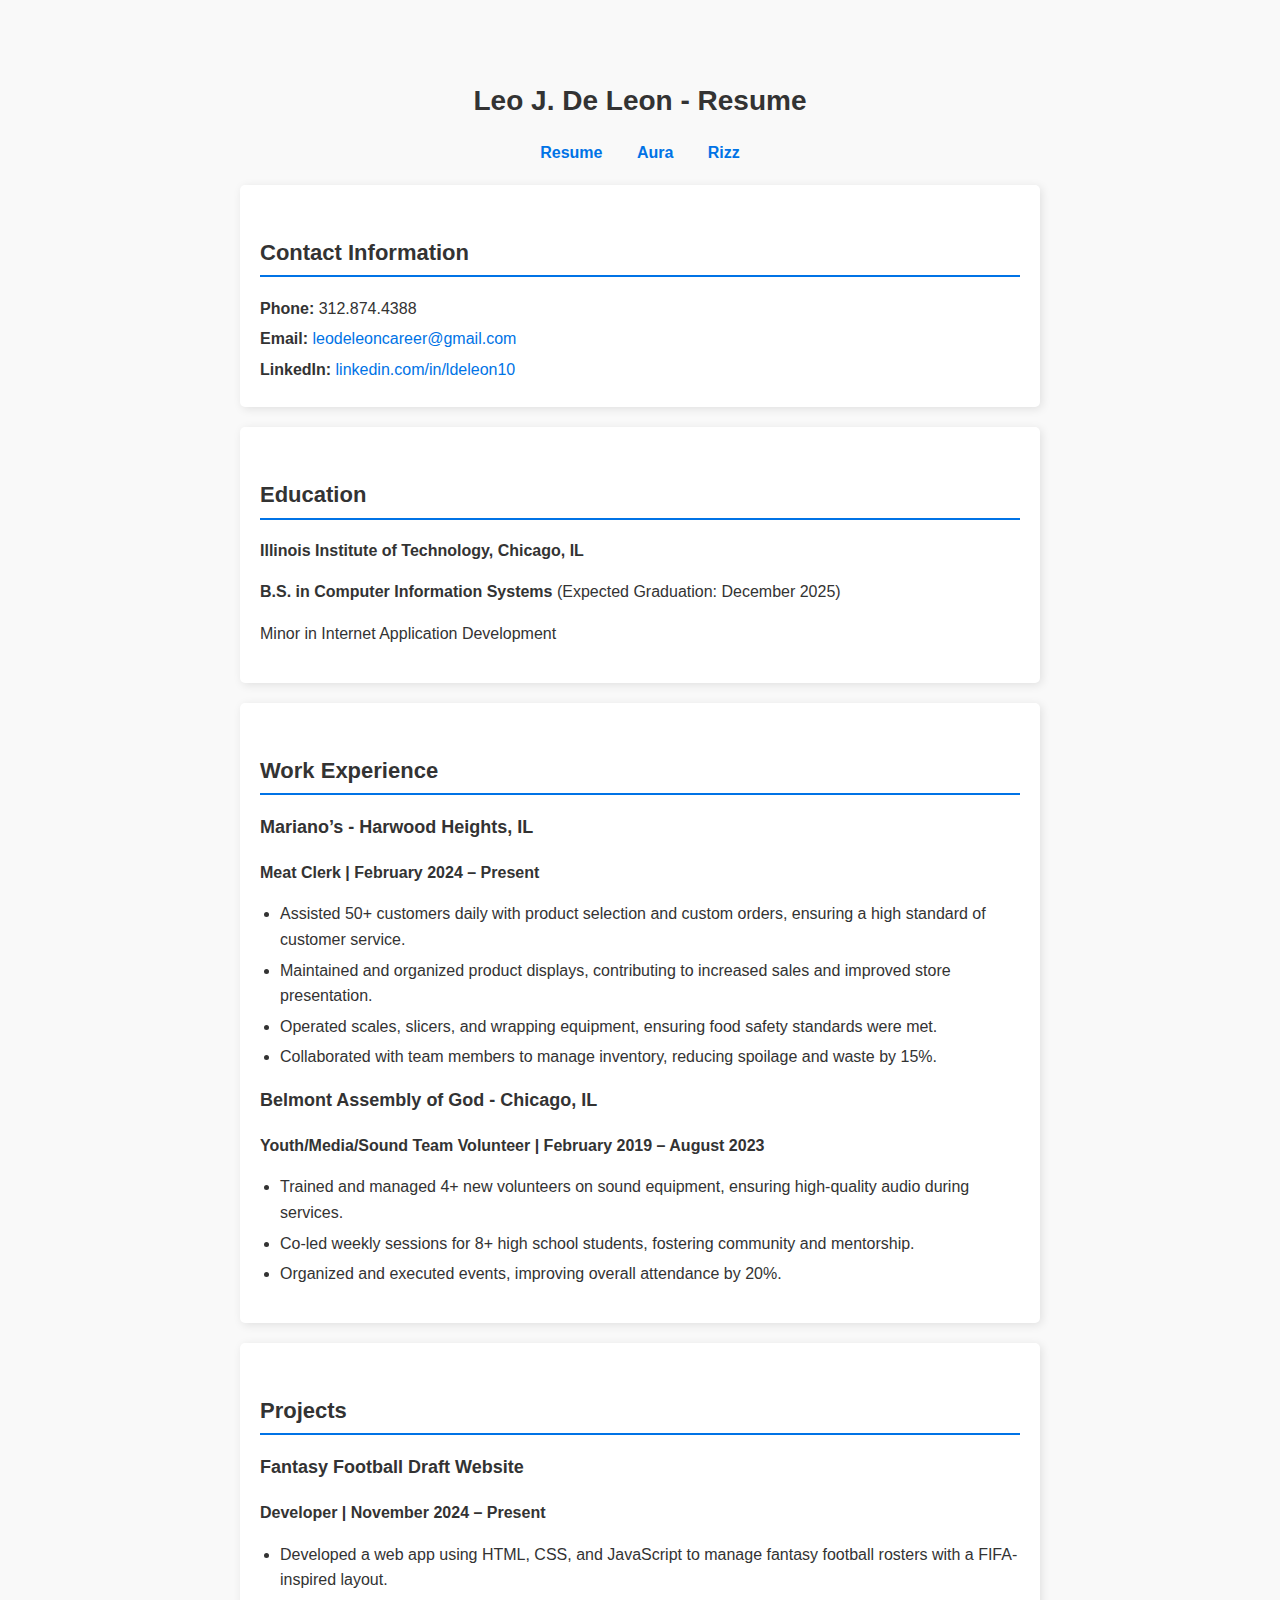
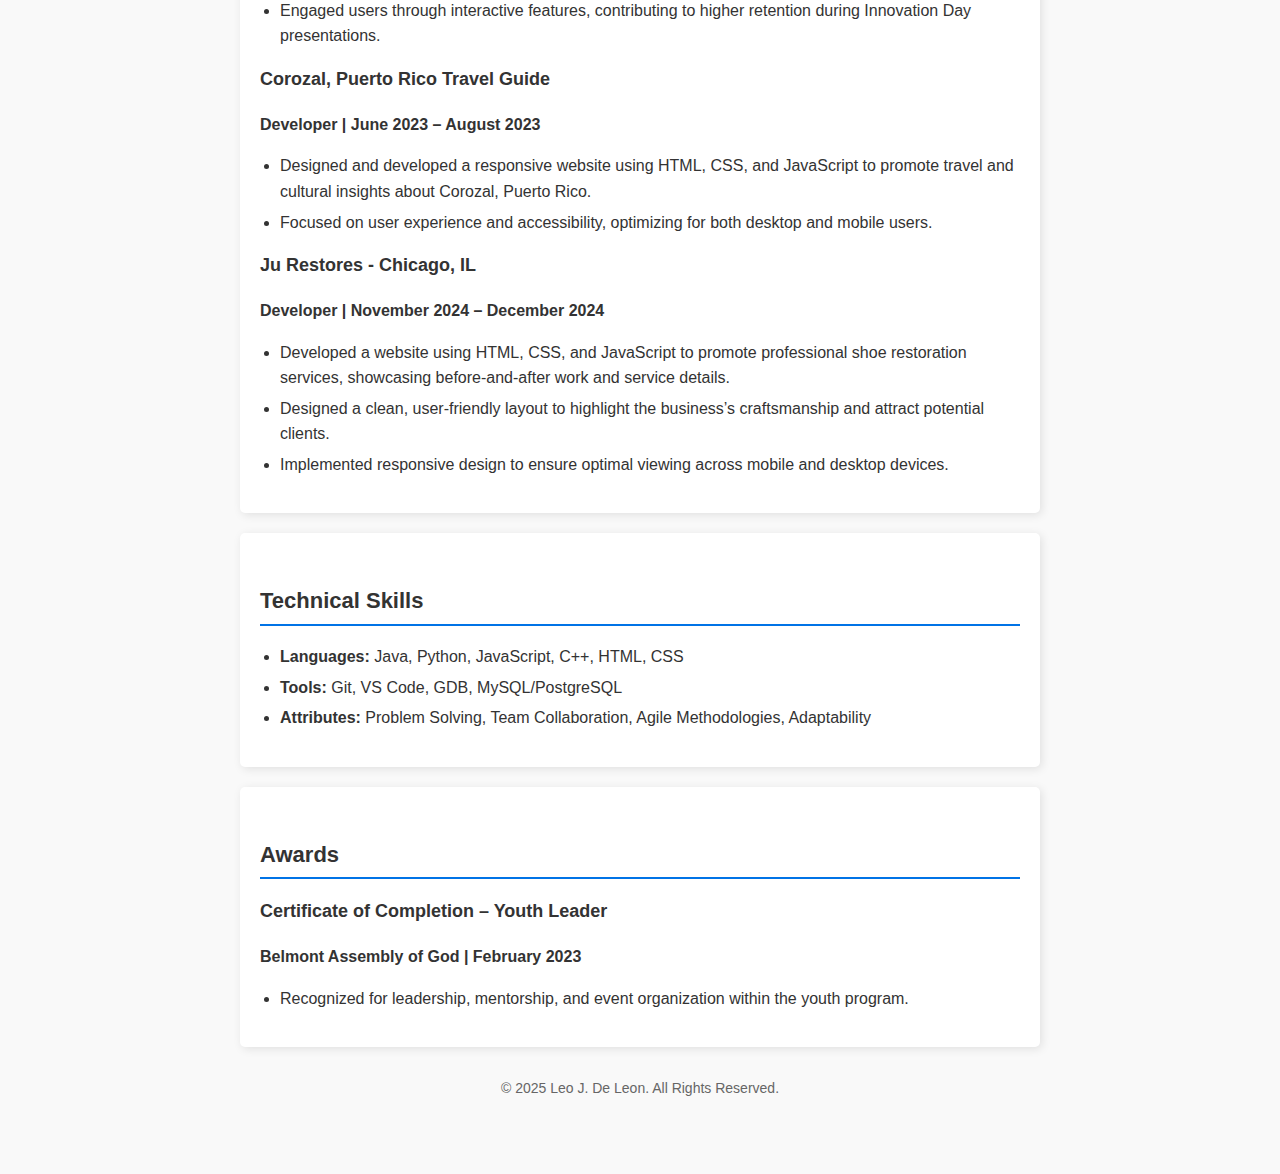
==== commit ed36f9ec: "Update index.html" ====
--- a/index.html
+++ b/index.html
@@ -4,7 +4,7 @@
   <meta charset="utf-8">
   <meta name="viewport" content="width=device-width, initial-scale=1.0">
   <title>Leo J. De Leon - Resume</title>
-  <link rel="stylesheet" href="css/style.css">  <!-- Fixed CSS path -->
+  <link rel="stylesheet" href="css/style.css">  <!-- Ensure the CSS path is correct -->
 </head>
 <body>
 
@@ -74,6 +74,14 @@
       <li>Designed and developed a responsive website using HTML, CSS, and JavaScript to promote travel and cultural insights about Corozal, Puerto Rico.</li>
       <li>Focused on user experience and accessibility, optimizing for both desktop and mobile users.</li>
     </ul>
+
+    <h3>Ju Restores - Chicago, IL</h3>
+    <p><strong>Developer | November 2024 – December 2024</strong></p>
+    <ul>
+      <li>Developed a website using HTML, CSS, and JavaScript to promote professional shoe restoration services, showcasing before-and-after work and service details.</li>
+      <li>Designed a clean, user-friendly layout to highlight the business’s craftsmanship and attract potential clients.</li>
+      <li>Implemented responsive design to ensure optimal viewing across mobile and desktop devices.</li>
+    </ul>
   </section>
 
   <!-- Technical Skills Section -->
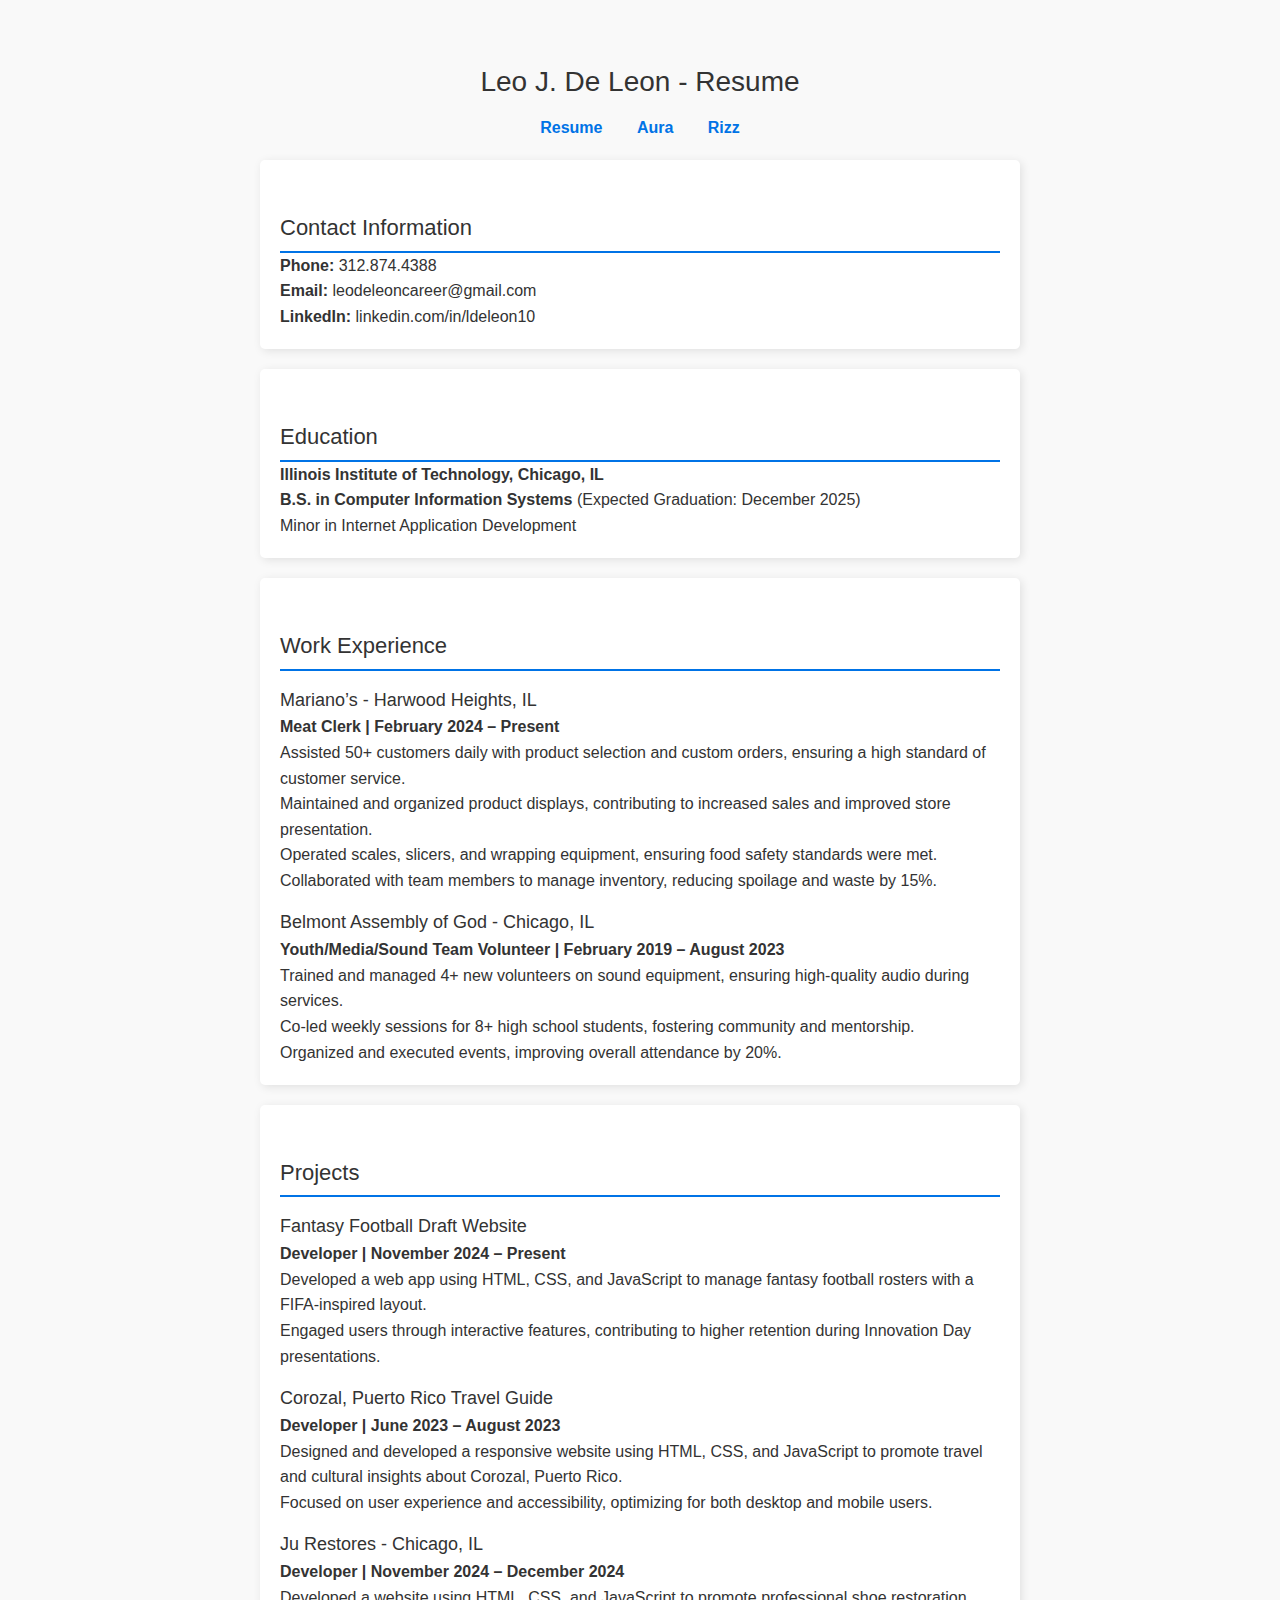
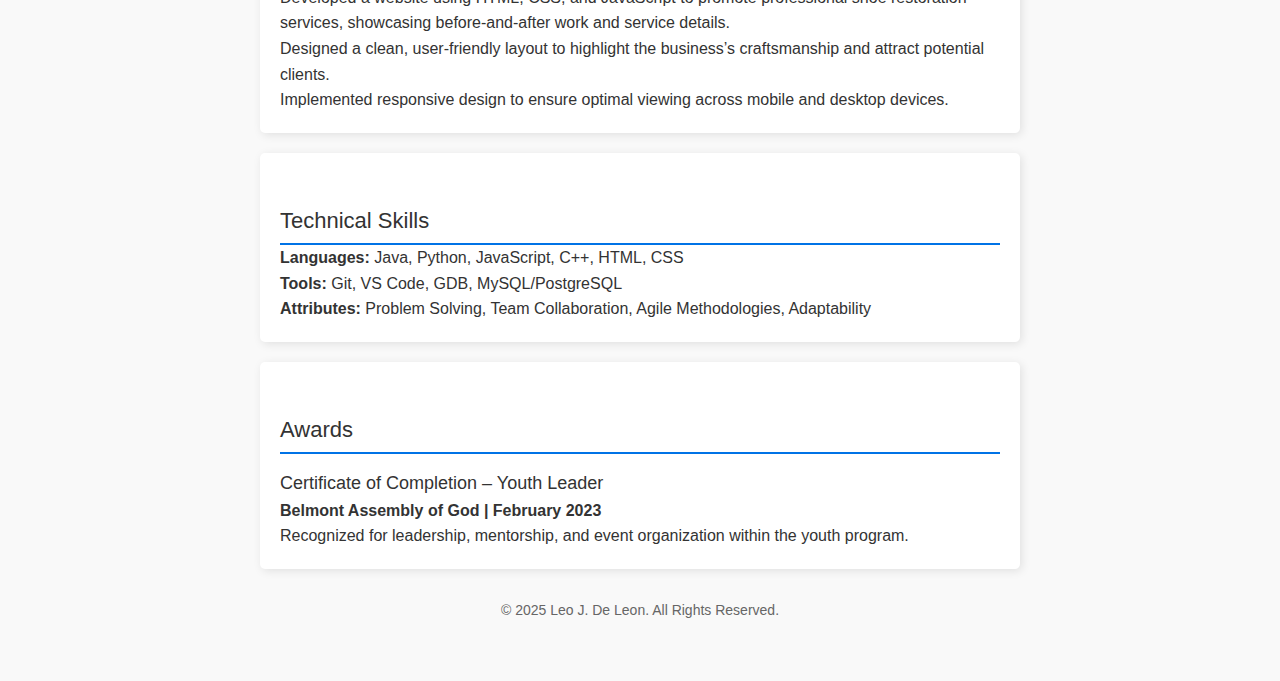
==== commit 248e1c26: "Update index.html" ====
--- a/index.html
+++ b/index.html
@@ -4,7 +4,8 @@
   <meta charset="utf-8">
   <meta name="viewport" content="width=device-width, initial-scale=1.0">
   <title>Leo J. De Leon - Resume</title>
-  <link rel="stylesheet" href="css/style.css">  <!-- Ensure the CSS path is correct -->
+  <link rel="stylesheet" href="css/reset.css">  <!-- Reset CSS file -->
+  <link rel="stylesheet" href="css/style.css">  <!-- Custom Stylesheet -->
 </head>
 <body>
 
--- a/css/style.css
+++ b/css/style.css
@@ -55,23 +55,36 @@
   margin-top: 15px;
 }
 
-/* Contact Info */
-#contact p {
-  margin: 5px 0;
+/* Character Profile - Align Image to the Left of Name */
+.character-header {
+  display: flex;
+  align-items: center; /* Ensures the image and name are in the same row */
+  gap: 15px; /* Space between the image and name */
 }
 
-#contact a {
-  color: #0073e6;
-  text-decoration: none;
+.character-header img {
+  width: 60px; /* Adjust as needed */
+  height: 60px;
+  border-radius: 50%; /* Ensures the image is circular */
+  object-fit: cover;
 }
 
-/* Lists */
-ul {
-  padding-left: 20px;
+/* Character Section */
+.character {
+  background: white;
+  padding: 20px;
+  margin: 20px 0;
+  border-radius: 5px;
+  box-shadow: 2px 2px 10px rgba(0, 0, 0, 0.1);
 }
 
-ul li {
-  margin: 5px 0;
+/* Uniform Video Sizing */
+.character video {
+  width: 100%;
+  height: auto;
+  display: block;
+  margin: 10px auto;
+  border-radius: 8px;
 }
 
 /* Footer */
